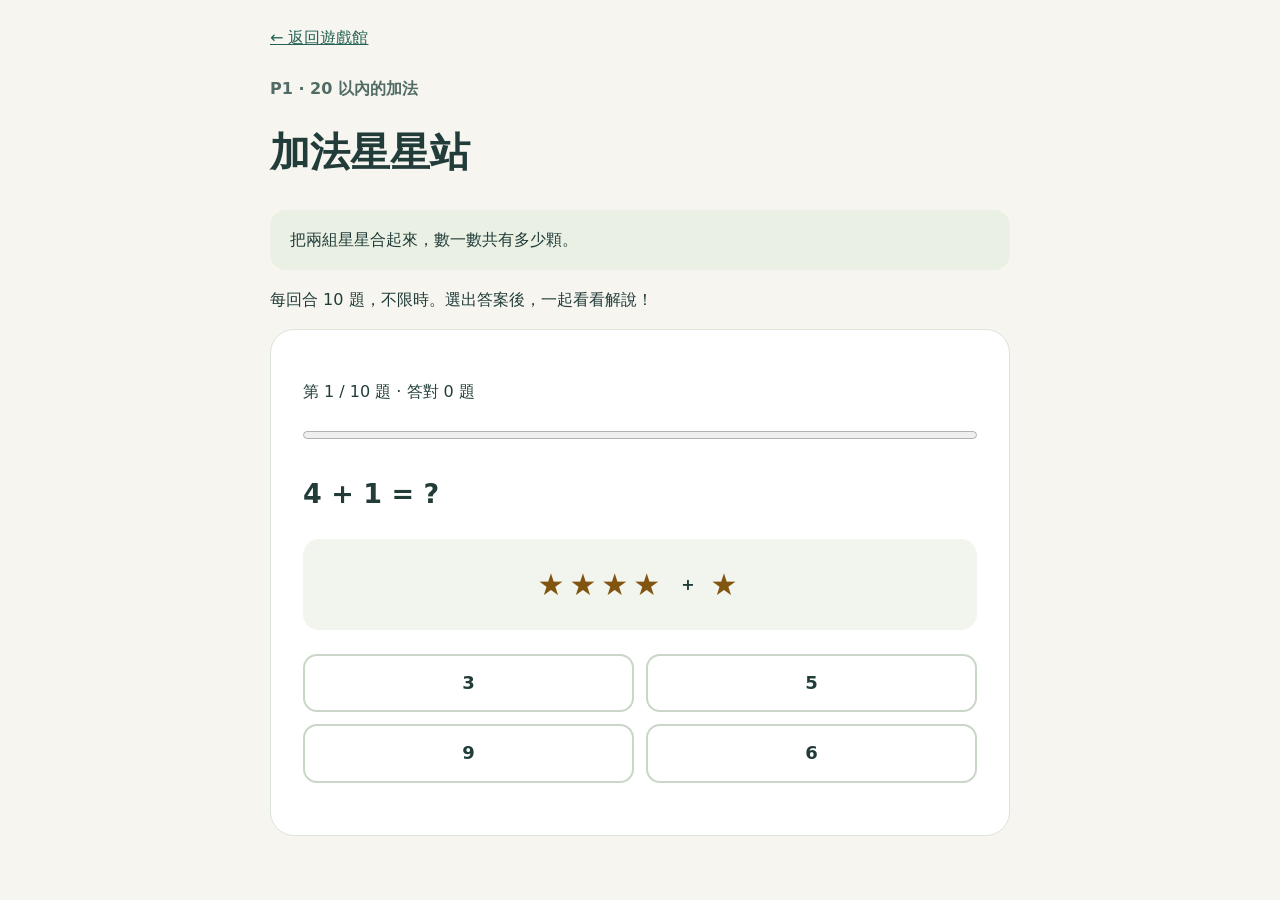
==== p1/addition-stars.html @ 20c815e6 "new p1-p6" ====
<!DOCTYPE html>
<html lang="zh-Hant">
<head>
  <meta charset="UTF-8">
  <meta name="viewport" content="width=device-width, initial-scale=1.0">
  <title>加法星星站 · P1 數學</title>
  <link rel="stylesheet" href="../assets/math-games.css">
  <script src="../assets/math-games.js" defer></script>
</head>
<body data-grade="p1">
  <main>
    <a href="../index.html">← 返回遊戲館</a>
    <header><p id="concept">P1 · 20 以內的加法</p><h1 id="title">加法星星站</h1></header>
    <p class="tip" id="tip">把兩組星星合起來，數一數共有多少顆。</p>
    <p>每回合 10 題，不限時。選出答案後，一起看看解說！</p>
    <noscript><p>請啟用 JavaScript 來玩這個互動遊戲。</p></noscript>
    <p id="loading">遊戲載入中；若未能開始，請重新整理並檢查遊戲檔案是否齊全。</p>
    <section class="panel" id="play" aria-label="數學挑戰" hidden>
      <p id="progress"></p><progress id="meter" max="10" value="0" aria-label="已完成題數"></progress>
      <h2 id="prompt" tabindex="-1"></h2>
      <div class="visual" id="visual"></div>
      <div class="answers" id="answers" role="group" aria-labelledby="prompt"></div>
      <p id="feedback" role="status" aria-live="polite" aria-atomic="true"></p>
      <button class="primary" id="next" type="button" hidden>下一題</button>
    </section>
    <section class="panel" id="summary" aria-label="挑戰成績" hidden>
      <h2 id="result" tabindex="-1"></h2><p id="encouragement"></p>
      <button class="primary" id="restart" type="button">再玩一次</button>
    </section>
  </main>
</body>
</html>
---- assets/math-games.css ----
:root { color-scheme: light; --ink: #223d39; --green: #246352; --muted: #526b65; }
* { box-sizing: border-box; }
[hidden] { display: none !important; }
body { margin: 0; background: #f6f5f0; color: var(--ink); font-family: "Microsoft JhengHei", "PingFang TC", system-ui, sans-serif; line-height: 1.7; }
main { max-width: 780px; margin: 0 auto; padding: 24px 20px 48px; }
a { color: var(--green); }
header { margin: 24px 0; }
h1 { font-size: clamp(28px, 6vw, 40px); margin: 0; }
#concept { color: var(--muted); font-weight: 700; }
.panel { padding: clamp(18px, 4vw, 32px); background: white; border: 1px solid #dce3d9; border-radius: 24px; }
.tip { background: #eaf0e4; padding: 16px 20px; border-radius: 16px; }
progress { width: 100%; height: 16px; accent-color: var(--green); }
h2 { font-size: clamp(21px, 4vw, 27px); }
#prompt:focus, #result:focus { outline: none; }
.visual { padding: 20px 8px; background: #f1f5ed; border-radius: 16px; text-align: center; margin-bottom: 24px; }
.visual p { margin: 8px 0 0; font-size: 14px; }
.visual svg { display: block; width: 100%; max-width: 360px; margin: auto; }
svg rect, svg path { fill: #c5dfce; stroke: var(--green); stroke-width: 3; }
svg text { fill: var(--ink); font-size: 14px; text-anchor: middle; }
svg .height { fill: none; stroke-dasharray: 6 4; }
svg .right-angle { fill: none; stroke-width: 2; }
.star-groups { display: flex; flex-wrap: wrap; justify-content: center; align-items: center; gap: 16px; }
.star-groups span { max-width: 230px; overflow-wrap: anywhere; color: #815510; font-size: 30px; letter-spacing: 5px; }
.place-grid { display: grid; grid-template-columns: repeat(3, 1fr); gap: 8px; max-width: 360px; margin: auto; }
.place-grid div { padding: 12px; border: 2px solid #cad6c8; border-radius: 12px; }
.place-grid strong { display: block; font-size: 36px; }
.place-grid .highlight { background: #d8eddf; border-color: var(--green); }
.fraction-bar { display: flex; max-width: 500px; height: 75px; margin: auto; border: 2px solid var(--green); }
.fraction-bar span { flex: 1; border-right: 2px solid var(--green); background: white; }
.fraction-bar span:last-child { border-right: 0; }
.fraction-bar .filled { background: var(--green); }
.percent-bar { border: 2px solid var(--green); height: 44px; max-width: 500px; margin: auto; background: white; }
.percent-bar span { display: block; height: 100%; background: var(--green); }
.answers { display: grid; grid-template-columns: repeat(2, minmax(0, 1fr)); gap: 12px; }
button { min-height: 52px; padding: 12px 16px; font: inherit; font-size: 18px; font-weight: 700; border: 2px solid #cad6c8; border-radius: 14px; background: white; color: var(--ink); cursor: pointer; }
button:hover:not(:disabled) { border-color: var(--green); background: #edf3e9; }
button:disabled { cursor: default; opacity: 1; }
button.correct { border-color: var(--green); background: #d8eddf; }
button.incorrect { border-color: #a54436; background: #fce9e4; }
button:focus-visible, a:focus-visible { outline: 3px solid #465aa6; outline-offset: 4px; }
.primary { background: var(--green); color: white; }
.primary:hover:not(:disabled) { background: #184b3e; color: white; }
#feedback { margin: 20px 0; font-weight: 700; }
#summary { text-align: center; }
@media (max-width: 380px) { .answers { grid-template-columns: 1fr; } main { padding: 16px 12px 32px; } }
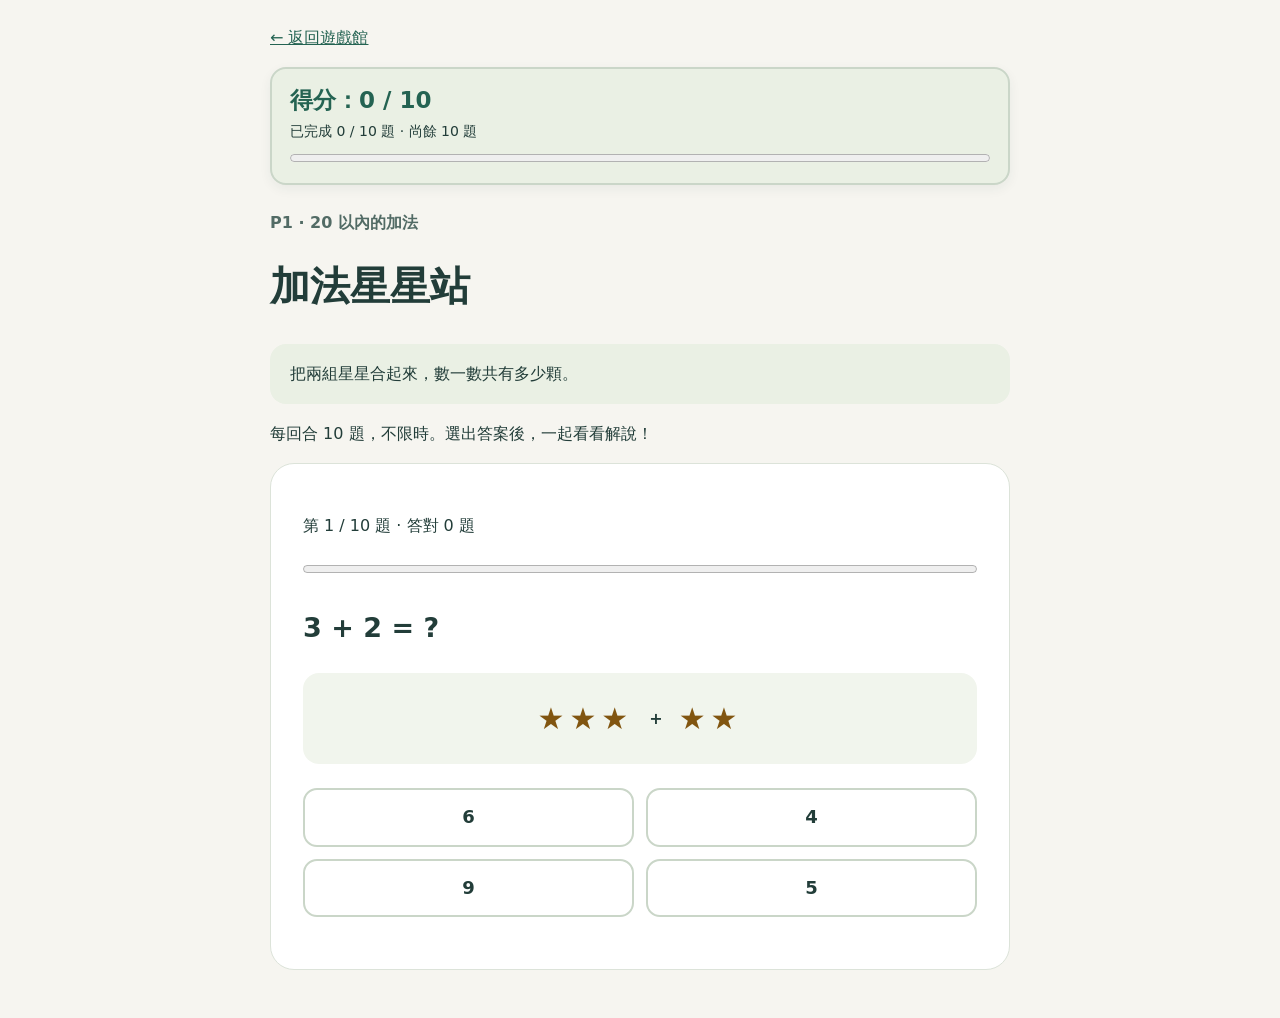
==== commit a4dc5ce3: "score" ====
--- a/p1/addition-stars.html
+++ b/p1/addition-stars.html
@@ -10,6 +10,11 @@
 <body data-grade="p1">
   <main>
     <a href="../index.html">← 返回遊戲館</a>
+    <aside class="scoreboard" aria-label="得分與回合進度">
+      <strong id="current-score">得分：0 / 10</strong>
+      <p id="round-progress">已完成 0 / 10 題 · 尚餘 10 題</p>
+      <progress id="score-meter" max="10" value="0" aria-label="回合完成進度"></progress>
+    </aside>
     <header><p id="concept">P1 · 20 以內的加法</p><h1 id="title">加法星星站</h1></header>
     <p class="tip" id="tip">把兩組星星合起來，數一數共有多少顆。</p>
     <p>每回合 10 題，不限時。選出答案後，一起看看解說！</p>
--- a/assets/math-games.css
+++ b/assets/math-games.css
@@ -5,6 +5,9 @@
 main { max-width: 780px; margin: 0 auto; padding: 24px 20px 48px; }
 a { color: var(--green); }
 header { margin: 24px 0; }
+.scoreboard { position: sticky; top: 0; z-index: 2; margin-top: 16px; padding: 12px 18px; background: #eaf0e4; border: 2px solid #cad6c8; border-radius: 16px; font-variant-numeric: tabular-nums; box-shadow: 0 4px 12px #223d3910; }
+.scoreboard strong { display: block; color: var(--green); font-size: 23px; }
+.scoreboard p { margin: 0; font-size: 14px; }
 h1 { font-size: clamp(28px, 6vw, 40px); margin: 0; }
 #concept { color: var(--muted); font-weight: 700; }
 .panel { padding: clamp(18px, 4vw, 32px); background: white; border: 1px solid #dce3d9; border-radius: 24px; }
